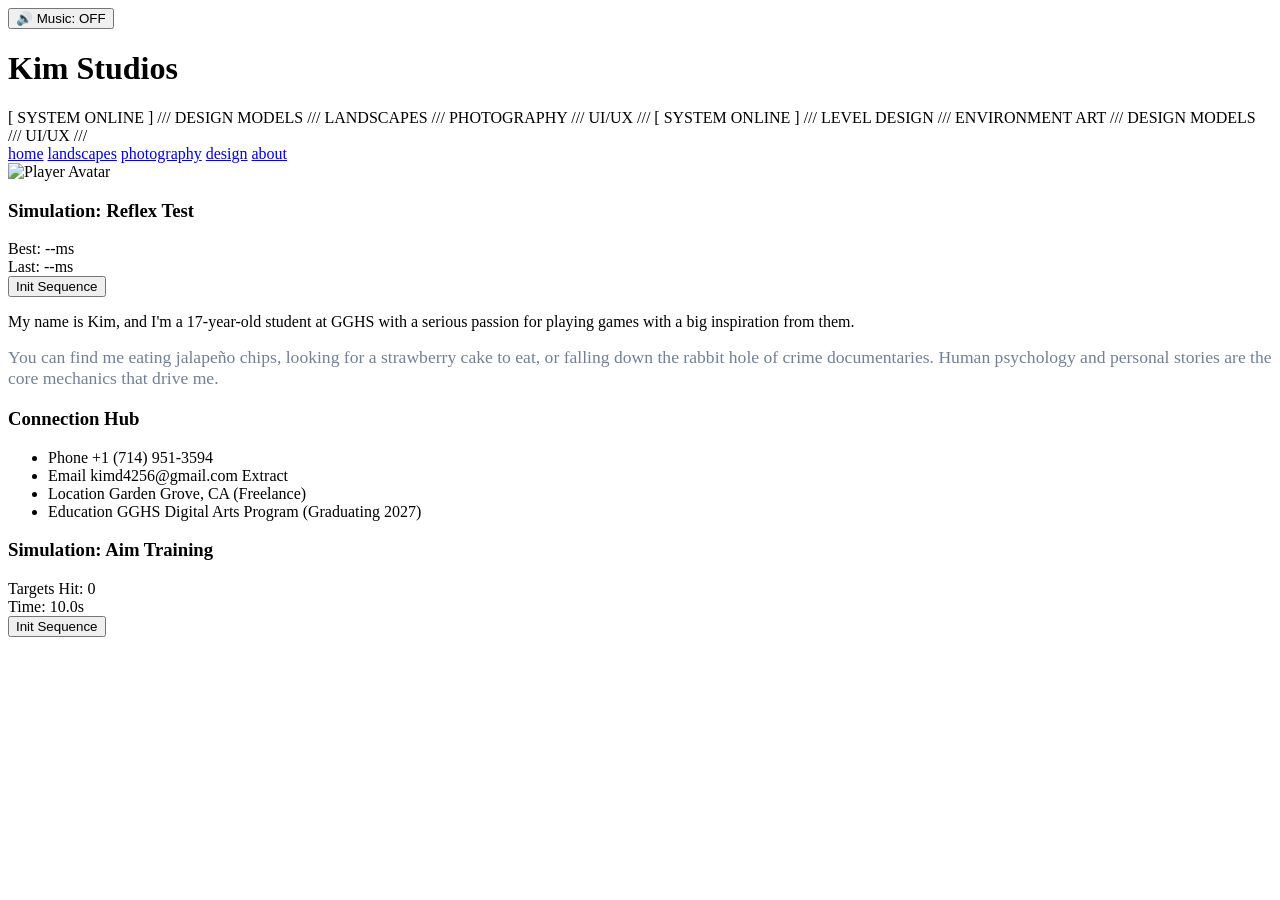
==== about.html @ deff6f88 "Add files via upload" ====
<!DOCTYPE html>
<html lang="en">
<head>
    <meta charset="UTF-8">
    <title>Kim Studios | About Player</title>
    <link href="https://fonts.googleapis.com/css2?family=Orbitron:wght@400;700;900&family=Space+Grotesk:wght@300;400;600&display=swap" rel="stylesheet">
    <link rel="stylesheet" href="style.css">
</head>
<body>
    <div class="cursor-dot"></div><div class="cursor-outline"></div>
    <div class="background-blobs"><div class="blob blob-1"></div><div class="blob blob-2"></div><div class="blob blob-3"></div></div>

    <button id="bgm-toggle" class="interactive" onclick="toggleBGM()">🔊 Music: OFF</button>
    <div id="yt-player-container"></div>

    <header>
        <h1>Kim Studios</h1>
        <div class="marquee-container">
            <div class="marquee-content">
                <span>[ SYSTEM ONLINE ]</span> <span>///</span> <span>DESIGN MODELS</span> <span>///</span> <span>LANDSCAPES</span> <span>///</span> <span>PHOTOGRAPHY</span> <span>///</span> <span>UI/UX</span> <span>///</span>
                <span>[ SYSTEM ONLINE ]</span> <span>///</span> <span>LEVEL DESIGN</span> <span>///</span> <span>ENVIRONMENT ART</span> <span>///</span> <span>DESIGN MODELS</span> <span>///</span> <span>UI/UX</span> <span>///</span>
            </div>
        </div>
        <nav id="navbar">
            <a href="index.html" class="interactive">home</a>
            <a href="landscape.html" class="interactive">landscapes</a>
            <a href="photography.html" class="interactive">photography</a>
            <a href="design.html" class="interactive">design</a>
            <a href="about.html" class="active-link interactive">about</a>
        </nav>
    </header>

    <div class="page active">
        <div class="about-content">
            <div class="about-left-col">
                <div class="about-image-wrapper interactive">
                    <img src="yay.jpg" alt="Player Avatar">
                </div>
                
                <div class="game-container">
                    <h3>Simulation: Reflex Test</h3>
                    <div class="game-hud">
                        <div>Best: <span id="reaction-best">--</span>ms</div>
                        <div>Last: <span id="reaction-last">--</span>ms</div>
                    </div>
                    <div id="reaction-area" class="game-area interactive">
                        <button id="start-reaction-btn" class="start-game-btn interactive">Init Sequence</button>
                    </div>
                </div>
            </div>

            <div class="about-text-wrapper">
                <p>My name is Kim, and I'm a 17-year-old student at GGHS with a serious passion for <span class="highlight">playing games</span> with a big inspiration from them.</p>
                <p style="font-size: 1.1rem; margin-top: 10px; color: #718096;">
                    You can find me eating jalapeño chips, looking for a strawberry cake to eat, or falling down the rabbit hole of crime documentaries. Human psychology and personal stories are the core mechanics that drive me.
                </p>
                
                <div class="credentials-box">
                    <h3>Connection Hub</h3>
                    <ul class="credentials-list">
                        <li>
                            <span class="label">Phone</span>
                            <span class="value">+1 (714) 951-3594</span>
                        </li>
                        <li>
                            <span class="label">Email</span>
                            <span class="value">
                                <span id="email-text">kimd4256@gmail.com</span>
                                <span class="copy-btn interactive" onclick="copyEmail()">Extract</span>
                            </span>
                        </li>
                        <li>
                            <span class="label">Location</span>
                            <span class="value">Garden Grove, CA (Freelance)</span>
                        </li>
                        <li>
                            <span class="label">Education</span>
                            <span class="value">GGHS Digital Arts Program (Graduating 2027)</span>
                        </li>
                    </ul> 
                </div>

                <div class="game-container">
                    <h3>Simulation: Aim Training</h3>
                    <div class="game-hud">
                        <div>Targets Hit: <span id="game-score-2">0</span></div>
                        <div>Time: <span id="game-time-2">10.0</span>s</div>
                    </div>
                    <div id="game-area-2" class="game-area interactive">
                        <button id="start-game-btn-2" class="start-game-btn interactive">Init Sequence</button>
                    </div>
                </div>
            </div>
        </div>
    </div>

    <script src="script.js"></script>
</body>
</html>
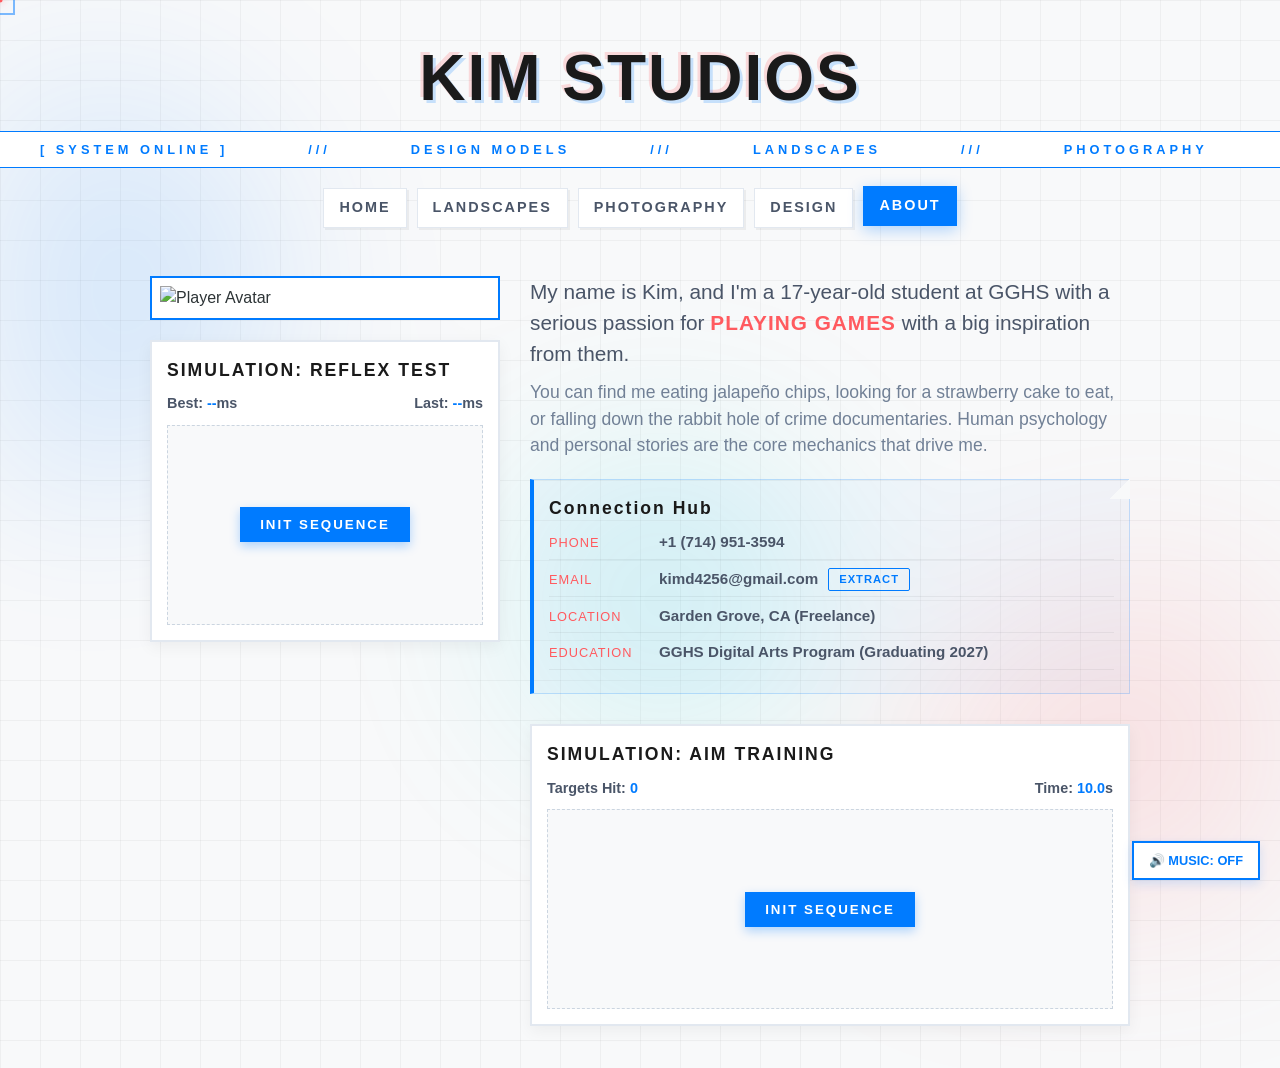
==== commit 5429b662: "Add files via upload" ====
--- a/about.html
+++ b/about.html
@@ -34,7 +34,7 @@
         <div class="about-content">
             <div class="about-left-col">
                 <div class="about-image-wrapper interactive">
-                    <img src="yay.jpg" alt="Player Avatar">
+                    <img src="yay.png" alt="Player Avatar">
                 </div>
                 
                 <div class="game-container">
--- a/style.css
+++ b/style.css
@@ -0,0 +1,613 @@
+/* General Reset */
+* { margin: 0; padding: 0; box-sizing: border-box; }
+
+/* Light Mode / Game UI Theme */
+body {
+    background-color: #F8F9FA;
+    background-image: 
+        linear-gradient(rgba(0, 0, 0, 0.04) 1px, transparent 1px),
+        linear-gradient(90deg, rgba(0, 0, 0, 0.04) 1px, transparent 1px);
+    background-size: 40px 40px;
+    color: #2D3436;
+    font-family: 'Space Grotesk', sans-serif;
+    line-height: 1.5;
+    text-align: center;
+    min-height: 100vh;
+    overflow-x: hidden;
+    cursor: none; 
+}
+
+/* --- Custom Targeting Cursor --- */
+.cursor-dot, .cursor-outline {
+    position: fixed;
+    top: 0; left: 0;
+    transform: translate(-50%, -50%);
+    z-index: 9999;
+    pointer-events: none;
+}
+.cursor-dot {
+    width: 5px;
+    height: 5px;
+    background-color: #FF5A5F;
+    box-shadow: 0 0 8px rgba(255, 90, 95, 0.6);
+    border-radius: 50%;
+}
+.cursor-outline {
+    width: 30px;
+    height: 30px;
+    border: 2px solid rgba(0, 123, 255, 0.5);
+    border-radius: 0;
+    transition: width 0.2s, height 0.2s, border-color 0.2s, transform 0.2s;
+}
+body.hovering .cursor-outline {
+    width: 45px;
+    height: 45px;
+    border-color: #FF5A5F; 
+    transform: translate(-50%, -50%) rotate(45deg);
+}
+
+/* --- Ambient Soft Glowing Orbs --- */
+.background-blobs {
+    position: fixed;
+    top: 0; left: 0; width: 100vw; height: 100vh;
+    z-index: -1;
+    overflow: hidden;
+    filter: blur(100px);
+    opacity: 0.15;
+}
+.blob {
+    position: absolute;
+    border-radius: 50%;
+    animation: float 20s infinite ease-in-out alternate;
+}
+.blob-1 { width: 400px; height: 400px; background: #007BFF; top: 10%; left: -10%; animation-delay: 0s; }
+.blob-2 { width: 500px; height: 500px; background: #FF5A5F; bottom: -20%; right: -10%; animation-delay: -5s; }
+.blob-3 { width: 300px; height: 300px; background: #00D2D3; top: 50%; left: 40%; animation-delay: -10s; }
+
+@keyframes float {
+    0% { transform: translate(0, 0) scale(1); }
+    100% { transform: translate(50px, 50px) scale(1.2); }
+}
+
+/* --- Header & System Marquee --- */
+header { padding: 30px 0 10px 0; position: relative; }
+
+h1 { 
+    font-family: 'Orbitron', sans-serif;
+    font-size: 4rem; 
+    font-weight: 900; 
+    color: #1A1A1A; 
+    margin-bottom: 5px;
+    letter-spacing: 2px;
+    text-transform: uppercase;
+    text-shadow: 3px 3px 0 rgba(0, 123, 255, 0.2), -3px -3px 0 rgba(255, 90, 95, 0.2); 
+}
+
+.marquee-container {
+    width: 100%;
+    overflow: hidden;
+    background: #FFFFFF;
+    border-top: 1px solid #007BFF;
+    border-bottom: 1px solid #007BFF;
+    color: #007BFF;
+    padding: 8px 0;
+    margin-bottom: 20px;
+}
+.marquee-content {
+    display: flex;
+    white-space: nowrap;
+    font-weight: 600;
+    text-transform: uppercase;
+    letter-spacing: 4px;
+    font-size: 0.8rem;
+    animation: scrollMarquee 25s linear infinite;
+}
+.marquee-content span { margin: 0 40px; }
+
+@keyframes scrollMarquee {
+    0% { transform: translateX(0); }
+    100% { transform: translateX(-50%); }
+}
+
+h2 {
+    font-family: 'Orbitron', sans-serif;
+    font-size: 2rem;
+    margin-bottom: 20px;
+    color: #2D3436;
+    text-transform: uppercase;
+    letter-spacing: 2px;
+    border-bottom: 2px solid #E2E8F0;
+    display: inline-block;
+    padding-bottom: 5px;
+}
+
+/* --- HUD Navigation --- */
+nav { 
+    display: flex; 
+    justify-content: center; 
+    gap: 10px;
+    margin-bottom: 20px;
+    flex-wrap: wrap;
+}
+
+nav a {
+    color: #4A5568;
+    text-decoration: none;
+    font-weight: 600;
+    font-size: 0.9rem;
+    text-transform: uppercase;
+    letter-spacing: 2px;
+    padding: 8px 15px;
+    border: 1px solid #E2E8F0;
+    background: #FFFFFF;
+    cursor: none;
+    transition: all 0.3s ease;
+    box-shadow: 2px 2px 0 rgba(0,0,0,0.05);
+}
+
+nav a:hover, nav a.active-link { 
+    color: #FFFFFF;
+    background: #007BFF;
+    border-color: #007BFF;
+    box-shadow: 0 4px 15px rgba(0, 123, 255, 0.3);
+    transform: translateY(-2px);
+}
+
+/* Page Management */
+.page { 
+    display: none; 
+    padding: 0.5rem 1rem 2rem 1rem;
+    max-width: 1300px;
+    margin: 0 auto; 
+    animation: bootUp 0.5s ease forwards; 
+}
+.active { display: block; }
+
+@keyframes bootUp {
+    from { opacity: 0; transform: translateY(10px); filter: brightness(120%); }
+    to { opacity: 1; transform: translateY(0); filter: brightness(100%); }
+}
+
+/* --- Framed Image Styles (The Game Assets) --- */
+.masonry { 
+    column-count: 3;
+    column-gap: 10px;
+}
+@media (max-width: 900px) { .masonry { column-count: 2; } }
+@media (max-width: 600px) { .masonry { column-count: 1; } }
+
+.image-frame {
+    background-color: #FFFFFF;
+    padding: 6px;
+    border: 2px solid #E2E8F0;
+    margin-bottom: 10px;
+    break-inside: avoid;
+    position: relative;
+    transition: all 0.3s ease;
+    display: inline-block; 
+    width: 100%;
+}
+
+.image-frame::before, .image-frame::after {
+    content: ''; position: absolute; width: 10px; height: 10px; border: 2px solid transparent; transition: all 0.3s ease;
+}
+.image-frame::before { top: -2px; left: -2px; border-top-color: #CBD5E0; border-left-color: #CBD5E0; }
+.image-frame::after { bottom: -2px; right: -2px; border-bottom-color: #CBD5E0; border-right-color: #CBD5E0; }
+
+.image-frame img { 
+    width: 100%; 
+    height: auto; 
+    display: block;
+    filter: grayscale(15%) contrast(1.05);
+    transition: all 0.4s ease;
+}
+
+.image-frame:hover {
+    border-color: #007BFF;
+    z-index: 2;
+    transform: scale(1.02);
+    box-shadow: 0 10px 20px rgba(0, 123, 255, 0.15);
+}
+.image-frame:hover::before { border-top-color: #007BFF; border-left-color: #007BFF; }
+.image-frame:hover::after { border-bottom-color: #007BFF; border-right-color: #007BFF; }
+
+.image-frame:hover img {
+    filter: grayscale(0%) contrast(1);
+}
+
+/* --- Slideshow (Framed Main Display) --- */
+.slideshow-wrapper {
+    background-color: #FFFFFF;
+    padding: 6px;
+    border: 2px solid #E2E8F0;
+    max-width: 1100px; 
+    margin: 0 auto; 
+    position: relative;
+    box-shadow: 0 5px 15px rgba(0, 0, 0, 0.05);
+}
+.slideshow-container { 
+    width: 100%; 
+    position: relative; 
+    overflow: hidden; 
+    background: #F8F9FA;
+}
+.slide { 
+    display: none; 
+    width: 100%; 
+    height: 600px; 
+    object-fit: cover; 
+}
+.fade { 
+    animation: lightGlitchFade 1s forwards; 
+}
+@keyframes lightGlitchFade { 
+    0% { opacity: 0; filter: contrast(150%) brightness(110%); } 
+    50% { filter: contrast(100%) brightness(100%); }
+    100% { opacity: 1; } 
+}
+
+/* --- Slideshow UI Nodes --- */
+.dots-container {
+    margin-top: 15px;
+    display: flex;
+    justify-content: center;
+    gap: 10px;
+}
+.dot {
+    width: 15px;
+    height: 4px;
+    background-color: #CBD5E0;
+    cursor: none;
+    transition: all 0.3s ease;
+}
+.dot:hover { background-color: #FF5A5F; }
+.dot.active-dot {
+    background-color: #007BFF;
+    box-shadow: 0 0 10px rgba(0, 123, 255, 0.4);
+    width: 30px; 
+}
+
+/* --- Player Stats (About Section) --- */
+.about-content { 
+    display: flex; 
+    flex-direction: row; 
+    align-items: flex-start; 
+    justify-content: center; 
+    gap: 30px;
+    padding: 10px;
+    text-align: left; 
+    flex-wrap: wrap; 
+}
+
+.about-left-col {
+    display: flex;
+    flex-direction: column;
+    gap: 20px;
+    max-width: 350px;
+    width: 100%;
+}
+
+.about-image-wrapper {
+    background: #FFFFFF;
+    padding: 8px;
+    border: 2px solid #007BFF;
+    position: relative;
+}
+.about-image-wrapper img { 
+    width: 100%;        
+    display: block;
+}
+
+.about-text-wrapper {
+    max-width: 600px;
+    flex: 1;
+}
+
+.about-content p { 
+    font-family: 'Space Grotesk', sans-serif;
+    font-size: 1.3rem;  
+    line-height: 1.5;
+    color: #4A5568;
+}
+
+.highlight {
+    color: #FF5A5F;
+    font-weight: 600;
+    text-transform: uppercase;
+    letter-spacing: 1px;
+}
+
+/* Stats Panel */
+.credentials-box {
+    margin-top: 20px;
+    background: rgba(0, 123, 255, 0.03);
+    border: 1px solid rgba(0, 123, 255, 0.2);
+    border-left: 4px solid #007BFF;
+    padding: 15px;
+    position: relative;
+}
+.credentials-box::before {
+    content: ''; position: absolute; top: -1px; right: -1px; width: 20px; height: 20px;
+    background: linear-gradient(135deg, transparent 50%, #F8F9FA 50%);
+}
+
+.credentials-box h3 {
+    font-family: 'Orbitron', sans-serif;
+    font-size: 1.1rem;
+    color: #1A1A1A;
+    margin-bottom: 10px;
+    letter-spacing: 2px;
+}
+
+.credentials-list {
+    list-style: none;
+    padding: 0;
+    font-size: 0.95rem;
+}
+
+.credentials-list li {
+    margin-bottom: 8px;
+    display: flex;
+    align-items: flex-start;
+    border-bottom: 1px solid rgba(0,0,0,0.05);
+    padding-bottom: 5px;
+}
+
+.credentials-list span.label {
+    color: #FF5A5F;
+    min-width: 110px;
+    text-transform: uppercase;
+    font-size: 0.8rem;
+    letter-spacing: 1px;
+    margin-top: 2px;
+    font-family: 'Orbitron', sans-serif;
+}
+
+.credentials-list span.value {
+    flex: 1;
+    display: flex;
+    align-items: center;
+    flex-wrap: wrap;
+    color: #4A5568;
+    font-weight: 600;
+}
+
+/* Action Button */
+.copy-btn {
+    background-color: transparent;
+    color: #007BFF;
+    border: 1px solid #007BFF;
+    font-size: 0.7rem;
+    padding: 2px 10px;
+    margin-left: 10px;
+    cursor: none; 
+    text-transform: uppercase;
+    letter-spacing: 1px;
+    transition: all 0.2s ease;
+    font-weight: 700;
+    border-radius: 2px;
+}
+
+.copy-btn:hover {
+    background-color: rgba(0, 123, 255, 0.1);
+}
+
+.copy-btn.copied {
+    background-color: #007BFF;
+    color: #FFFFFF;
+}
+
+/* --- Mini-Games Shared Styles --- */
+.game-container {
+    margin-top: 30px;
+    width: 100%;
+    background: #FFFFFF;
+    border: 2px solid #E2E8F0;
+    padding: 15px;
+    position: relative;
+    box-shadow: 0 5px 15px rgba(0, 0, 0, 0.05);
+}
+.about-left-col .game-container {
+    margin-top: 0; 
+}
+
+.game-container h3 {
+    font-family: 'Orbitron', sans-serif;
+    font-size: 1.1rem;
+    color: #1A1A1A;
+    margin-bottom: 10px;
+    letter-spacing: 2px;
+    text-transform: uppercase;
+}
+.game-hud {
+    display: flex;
+    justify-content: space-between;
+    margin-bottom: 10px;
+    font-weight: 600;
+    color: #4A5568;
+    font-family: 'Orbitron', sans-serif;
+    font-size: 0.9rem;
+}
+.game-hud span { color: #007BFF; }
+
+.game-area {
+    width: 100%;
+    height: 200px;
+    background: #F8F9FA;
+    border: 1px dashed #CBD5E0;
+    position: relative;
+    overflow: hidden;
+    display: flex;
+    align-items: center;
+    justify-content: center;
+    transition: border-color 0.3s ease;
+}
+.game-area.active-game {
+    border-color: #FF5A5F;
+    background: rgba(255, 90, 95, 0.02);
+}
+
+.start-game-btn {
+    background: #007BFF;
+    color: #FFF;
+    border: none;
+    padding: 10px 20px;
+    font-family: 'Space Grotesk', sans-serif;
+    font-weight: 700;
+    text-transform: uppercase;
+    letter-spacing: 2px;
+    cursor: none;
+    transition: all 0.3s ease;
+    box-shadow: 0 4px 10px rgba(0, 123, 255, 0.3);
+    z-index: 10;
+}
+.start-game-btn:hover {
+    background: #FF5A5F;
+    transform: translateY(-2px);
+    box-shadow: 0 6px 15px rgba(255, 90, 95, 0.4);
+}
+
+/* --- Reaction Game Specific Styles --- */
+.reaction-screen {
+    width: 100%;
+    height: 100%;
+    display: flex;
+    align-items: center;
+    justify-content: center;
+    font-family: 'Orbitron', sans-serif;
+    font-size: 1.2rem;
+    font-weight: 700;
+    color: #FFFFFF;
+    cursor: none;
+    text-transform: uppercase;
+    letter-spacing: 2px;
+    transition: background-color 0.05s;
+}
+.reaction-waiting { background-color: #FF5A5F; } 
+.reaction-go { background-color: #00D2D3; } 
+.reaction-result { background-color: #007BFF; } 
+
+/* --- Aim Trainer Game Specific Styles --- */
+.game-target {
+    position: absolute;
+    width: 30px;
+    height: 30px;
+    background: #FF5A5F;
+    border-radius: 50%;
+    box-shadow: 0 0 10px rgba(255, 90, 95, 0.6);
+    cursor: none;
+    animation: popIn 0.2s cubic-bezier(0.175, 0.885, 0.32, 1.275) forwards;
+}
+
+@keyframes popIn {
+    from { transform: scale(0); opacity: 0; }
+    to { transform: scale(1); opacity: 1; }
+}
+
+/* --- BGM Music Toggle Style --- */
+#bgm-toggle {
+    position: fixed;
+    bottom: 20px;
+    right: 20px;
+    background: #FFFFFF;
+    color: #007BFF;
+    border: 2px solid #007BFF;
+    padding: 10px 15px;
+    font-family: 'Orbitron', sans-serif;
+    font-size: 0.8rem;
+    font-weight: 700;
+    text-transform: uppercase;
+    cursor: none;
+    z-index: 10000;
+    box-shadow: 0 4px 10px rgba(0, 123, 255, 0.15);
+    transition: all 0.3s ease;
+}
+#bgm-toggle:hover {
+    background: #007BFF;
+    color: #FFFFFF;
+    transform: translateY(-2px);
+}
+#bgm-toggle.playing {
+    background: #FF5A5F;
+    border-color: #FF5A5F;
+    color: #FFFFFF;
+}
+
+/* =========================================================================
+   --- NEWLY ADDED: Landscape Layout & Side Banner (Light Game UI Theme) --- 
+   ========================================================================= */
+
+.content-layout {
+    display: flex;
+    flex-direction: column;
+    gap: 2rem;
+    align-items: flex-start;
+    max-width: 1300px;
+    margin: 0 auto;
+}
+
+/* Switch to side-by-side layout on desktop */
+@media (min-width: 900px) {
+    .content-layout {
+        flex-direction: row;
+    }
+}
+
+.side-banner {
+    flex: 0 0 300px; /* Locks the sidebar width */
+    background: #FFFFFF;
+    border: 2px solid #E2E8F0;
+    border-top: 4px solid #007BFF; /* Tech accent line */
+    box-shadow: 0 5px 15px rgba(0, 0, 0, 0.05);
+    padding: 1.5rem;
+    font-family: 'Space Grotesk', sans-serif;
+    position: sticky; /* Follows the user as they scroll */
+    top: 2rem;
+    text-align: left;
+}
+
+.side-banner .sys-title {
+    font-family: 'Orbitron', sans-serif;
+    color: #1A1A1A;
+    font-size: 1.1rem;
+    margin-bottom: 1.2rem;
+    letter-spacing: 2px;
+    border-bottom: 2px solid #E2E8F0;
+    padding-bottom: 10px;
+}
+
+.side-banner .stats p {
+    color: #4A5568;
+    font-size: 0.95rem;
+    margin-bottom: 0.8rem;
+    line-height: 1.4;
+    display: flex;
+    align-items: center;
+}
+
+.side-banner .stats strong {
+    color: #FF5A5F; /* Uses your red accent */
+    font-family: 'Orbitron', sans-serif;
+    font-size: 0.8rem;
+    letter-spacing: 1px;
+    display: inline-block;
+    width: 85px;
+}
+
+.side-banner .divider {
+    height: 2px;
+    background: #E2E8F0;
+    margin: 1.5rem 0;
+}
+
+.side-banner .desc {
+    color: #4A5568;
+    font-size: 0.95rem;
+    line-height: 1.6;
+}
+
+/* Ensure the masonry grid fills the rest of the space */
+.content-layout .masonry {
+    flex: 1;
+    width: 100%;
+}
